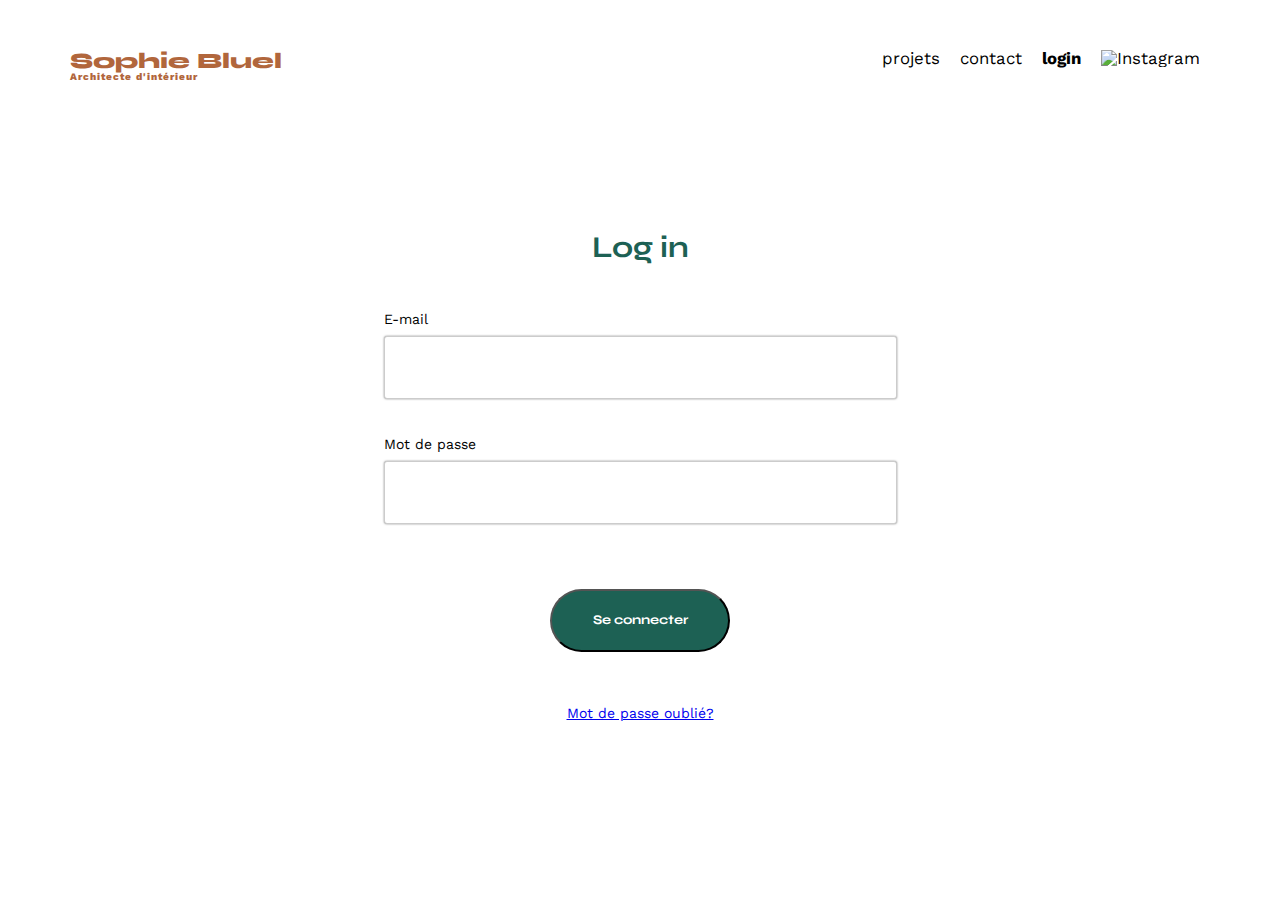
==== FrontEnd/login.html @ 182662e6 "login page" ====
<!DOCTYPE html>
<html lang="en">
    <head>
        <meta charset="UTF-8">
        <title>Sophie Bluel - Architecte d'intérieur</title>
        <meta name="viewport" content="width=device-width, initial-scale=1.0">
        <link rel="preconnect" href="https://fonts.googleapis.com">
        <link rel="preconnect" href="https://fonts.gstatic.com" crossorigin>
        <link href="https://fonts.googleapis.com/css2?family=Syne:wght@700;800&family=Work+Sans&display=swap" rel="stylesheet">
        <meta name="description" content="">
        <link rel="stylesheet" href="./assets/style.css">
        <link rel="stylesheet" href="./assets/login.css">
        <script src="scripts/main.js" ></script>
        <script src="scripts/login.js" ></script>
    
    </head>
<body>
    <header>
        <h1>Sophie Bluel <span>Architecte d'intérieur</span></h1>
        <nav>
            <ul>
                <li>projets</li>
                <li>contact</li>
                <li>login</li>
                <li><img src="./assets/icons/instagram.png" alt="Instagram"></li>
            </ul>
        </nav>
    </header>
    <form id="loginForm" action="#" method="post">
        <h2>Log in</h2>
        <div class="loginClass">
            <label for="email">E-mail</label>
            <input type="email" id="email" name="email" required><br><br>
        
            <label for="password">Mot de passe</label>
            <input type="password" id="password" name="password" required><br><br>
        </div>
       
    
        <input type="submit" value="Se connecter">
        <br><br>
    
        <p><a href="#">Mot de passe oublié?</a></p>
    </form>
    
</body>
</html>
---- FrontEnd/assets/style.css ----
/* http://meyerweb.com/eric/tools/css/reset/
   v2.0 | 20110126
   License: none (public domain)
*/

html, body, div, span, applet, object, iframe,
h1, h2, h3, h4, h5, h6, p, blockquote, pre,
a, abbr, acronym, address, big, cite, code,
del, dfn, em, img, ins, kbd, q, s, samp,
small, strike, strong, sub, sup, tt, var,
b, u, i, center,
dl, dt, dd, ol, ul, li,
fieldset, form, label, legend,
table, caption, tbody, tfoot, thead, tr, th, td,
article, aside, canvas, details, embed,
figure, figcaption, footer, header, hgroup,
menu, nav, output, ruby, section, summary,
time, mark, audio, video {
	margin: 0;
	padding: 0;
	border: 0;
	font-size: 100%;
	font: inherit;
	vertical-align: baseline;
}
/* HTML5 display-role reset for older browsers */
article, aside, details, figcaption, figure,
footer, header, hgroup, menu, nav, section {
	display: block;
}
body {
	line-height: 1;
}
ol, ul {
	list-style: none;
}
blockquote, q {
	quotes: none;
}
blockquote:before, blockquote:after,
q:before, q:after {
	content: '';
	content: none;
}
table {
	border-collapse: collapse;
	border-spacing: 0;
}
/** end reset css**/
body {
	max-width: 1140px;
	margin:auto;
	font-family: 'Work Sans' ;
	font-size: 14px;
}
header {
	display: flex;
	justify-content: space-between;
	margin: 50px 0
}
section {
	margin: 50px 0
}

h1{
	display: flex;
	flex-direction: column;
	font-family: 'Syne';
	font-size: 22px;
	font-weight: 800;
	color: #B1663C
}

h1 > span {
	font-family: 'Work Sans';
	font-size:10px;
	letter-spacing: 0.1em;
;
}

h2{
	font-family: 'Syne';
	font-weight: 700;
	font-size: 30px;
	color: #1D6154
}
nav ul {
	display: flex;
	align-items: center;
	list-style-type: none;

}
nav li {
	padding: 0 10px;
	font-size: 1.2em;
}

header nav ul li a {
    text-decoration: none;
	color:none;
}

li:hover {
	color: #B1663C;
}
#introduction {
	display: flex;
	align-items: center;
}
#introduction figure {
	flex: 1
}
#introduction img {
	display: block;
	margin: auto;
	width: 80%;
}

#introduction article {
	flex: 1
}
#introduction h2 {
	margin-bottom: 1em;
}

#introduction p {
	margin-bottom: 0.5em;
}
#portfolio h2 {
	text-align: center;
	margin-bottom: 1em;
}
.gallery {
	width: 100%;
	display: grid;
	grid-template-columns: 1fr 1fr 1fr;
	grid-column-gap: 20px;
	grid-row-gap: 20px;
}

.gallery img {
	width: 100%;

}
#contact {
	width: 50%;
margin: auto;
}
#contact > * {
	text-align: center;

}
#contact h2{
	margin-bottom: 20px;
}
#contact form {
	text-align: left;
	margin-top:30px;
	display: flex;
	flex-direction: column;
}

#contact input {
	height: 50px;
	font-size: 1.2em;
	border: none;
	box-shadow: 0px 4px 14px rgba(0, 0, 0, 0.09);
}
#contact label {
	margin: 2em 0 1em 0;
}
#contact textarea {
	border: none;
	box-shadow: 0px 4px 14px rgba(0, 0, 0, 0.09);
}

input[type="submit"]{
	font-family: 'Syne';
	font-weight: 700;
	color: white;
	background-color: #1D6154;
	margin : 2em auto ;
	width: 180px;
	text-align: center;
	border-radius: 60px ;
}

footer nav ul {
	display: flex;
	justify-content: flex-end;
	margin: 2em
}
---- FrontEnd/assets/login.css ----
form h2, p{
    display:flex;
    justify-content: center;
    margin-bottom: 50px;
}

form h2 {
    margin-top:150px;
}

form input {
    display: flex;
    justify-content: center;
    height:7vh;

}

nav li:nth-child(3) {
    font-weight: bolder;
}

.loginClass{
    display: flex;
    align-items: center;
    flex-direction: column;
}

input[type="email"],
input[type="password"] {
    width: 45%; 
    padding: 8px;
    border: 1px solid #ccc;
    border-radius: 3px;
    box-sizing: border-box;
    margin:10px 0;
     box-shadow: 0 0 2px rgba(0, 0, 0, 0.5);
    
}

label[for="email"] ,
label[for="password"]{
    width: 45%;
}
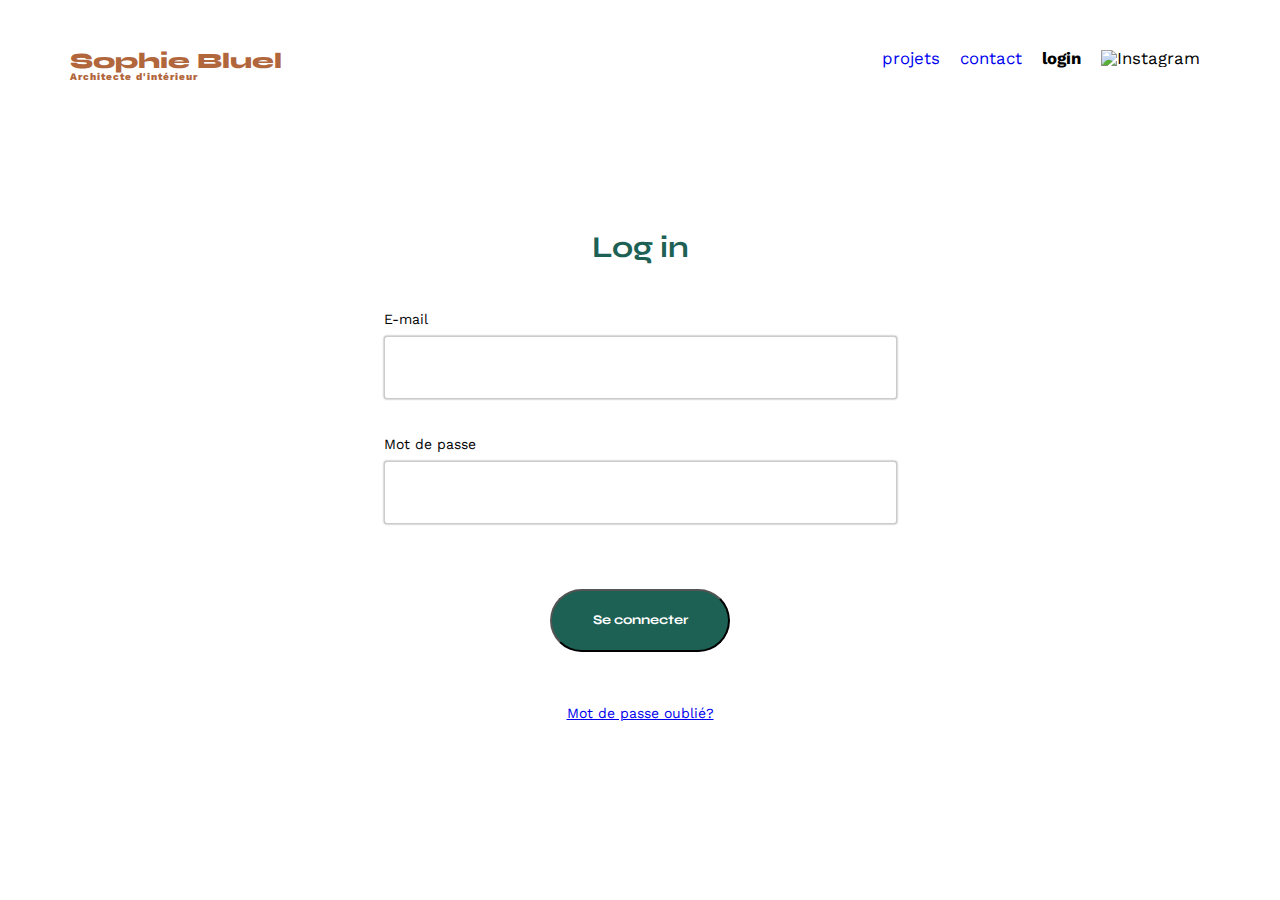
==== commit 8851f54e: "insertFilter styling in main.js and style.ss" ====
--- a/FrontEnd/login.html
+++ b/FrontEnd/login.html
@@ -10,23 +10,23 @@
         <meta name="description" content="">
         <link rel="stylesheet" href="./assets/style.css">
         <link rel="stylesheet" href="./assets/login.css">
-        <script src="scripts/main.js" ></script>
-        <script src="scripts/login.js" ></script>
+        
     
     </head>
 <body>
+
     <header>
         <h1>Sophie Bluel <span>Architecte d'intérieur</span></h1>
         <nav>
             <ul>
-                <li>projets</li>
-                <li>contact</li>
+                <li><a href="/index.html">projets</a></li>
+                <li><a href="/index.html">contact</a></li>
                 <li>login</li>
                 <li><img src="./assets/icons/instagram.png" alt="Instagram"></li>
             </ul>
         </nav>
     </header>
-    <form id="loginForm" action="#" method="post">
+    <form id="loginForm">
         <h2>Log in</h2>
         <div class="loginClass">
             <label for="email">E-mail</label>
@@ -36,12 +36,16 @@
             <input type="password" id="password" name="password" required><br><br>
         </div>
        
-    
+        <div id="login-error">
+
+        </div>
         <input type="submit" value="Se connecter">
+      
         <br><br>
     
         <p><a href="#">Mot de passe oublié?</a></p>
     </form>
-    
+    <script src="scripts/login.js" ></script>
 </body>
+
 </html>--- a/FrontEnd/assets/style.css
+++ b/FrontEnd/assets/style.css
@@ -191,3 +191,19 @@
 	margin: 2em
 }
 
+#filter-options{
+	display:flex;
+	justify-content: center;
+	
+}
+
+#filter-options button{
+	margin:35px 15px;
+	padding:15px 30px;
+	border-radius: 50px;
+	color: #1D6154;
+	background-color: white;
+	border:2px solid #1D6154;
+	
+}
+
--- a/FrontEnd/assets/login.css
+++ b/FrontEnd/assets/login.css
@@ -40,4 +40,9 @@
 label[for="email"] ,
 label[for="password"]{
     width: 45%;
+}
+
+#login-error{
+    display: flex;
+    justify-content: center;
 }